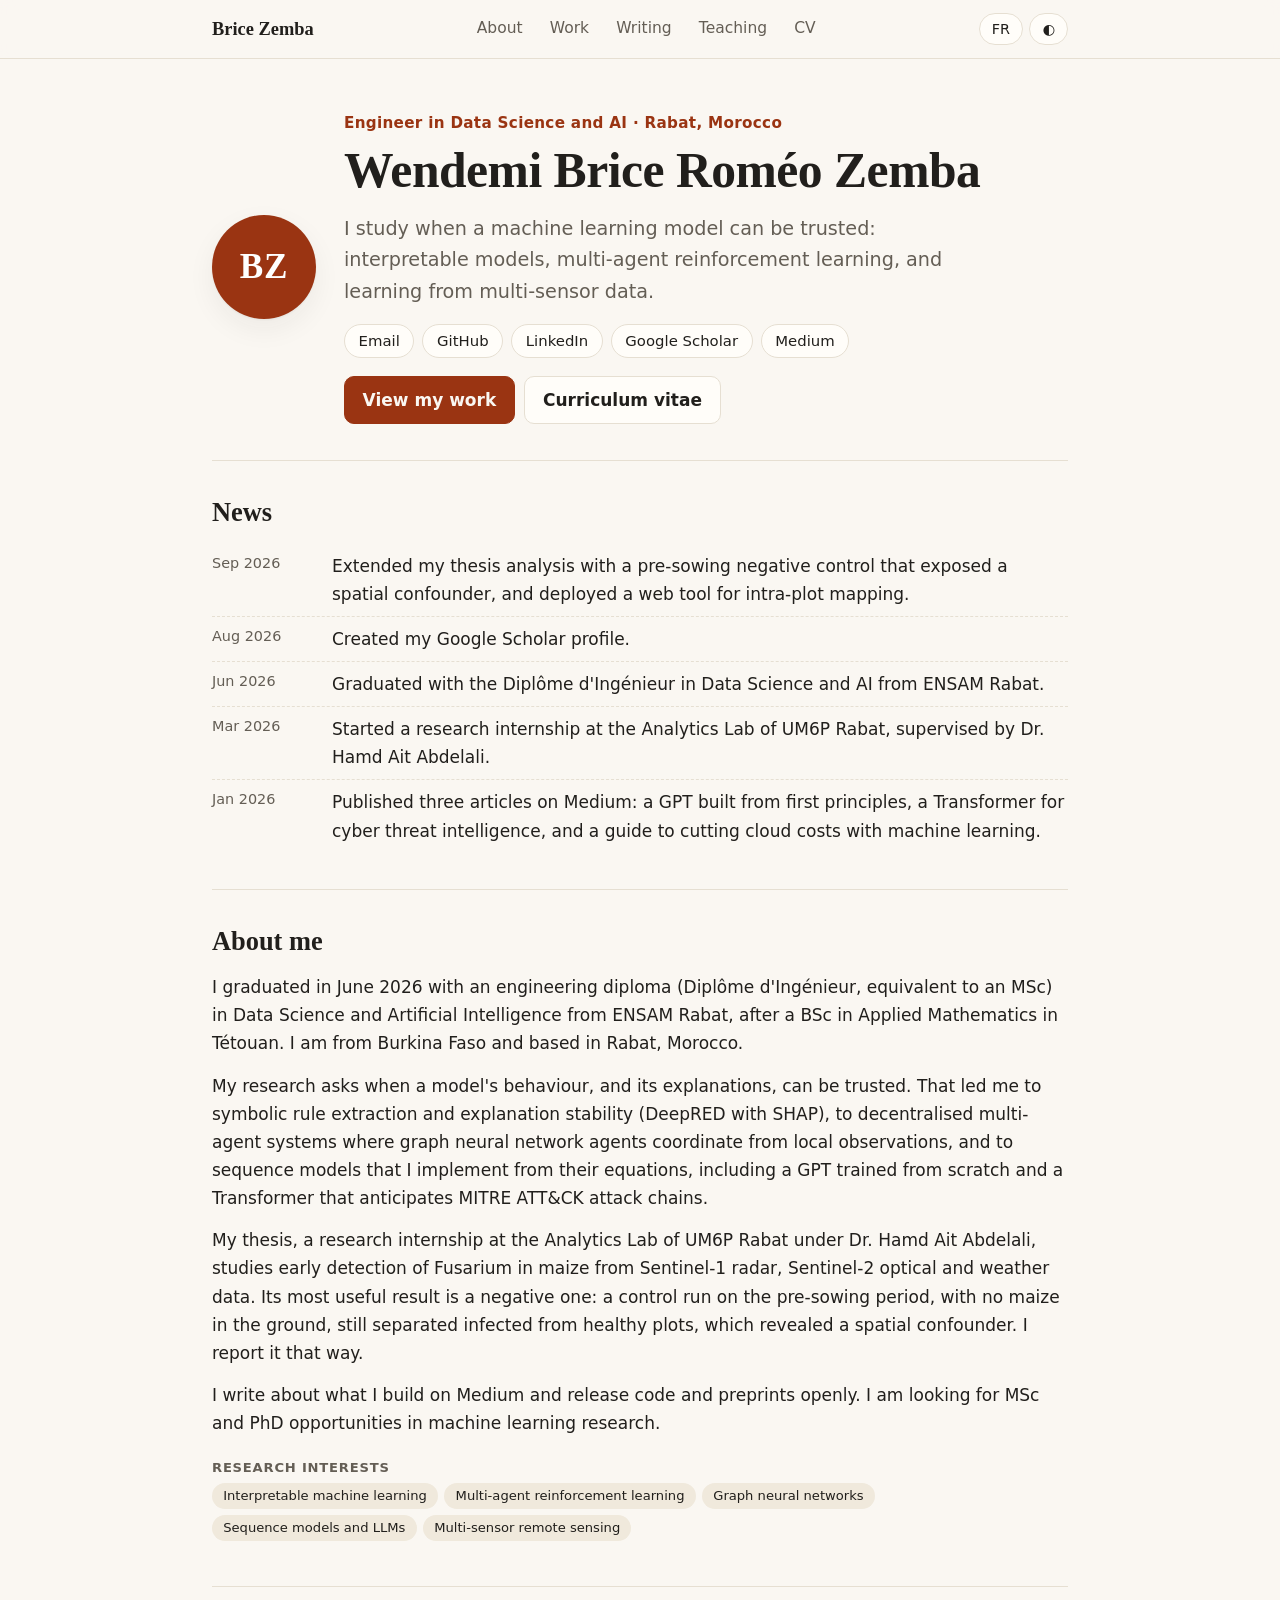
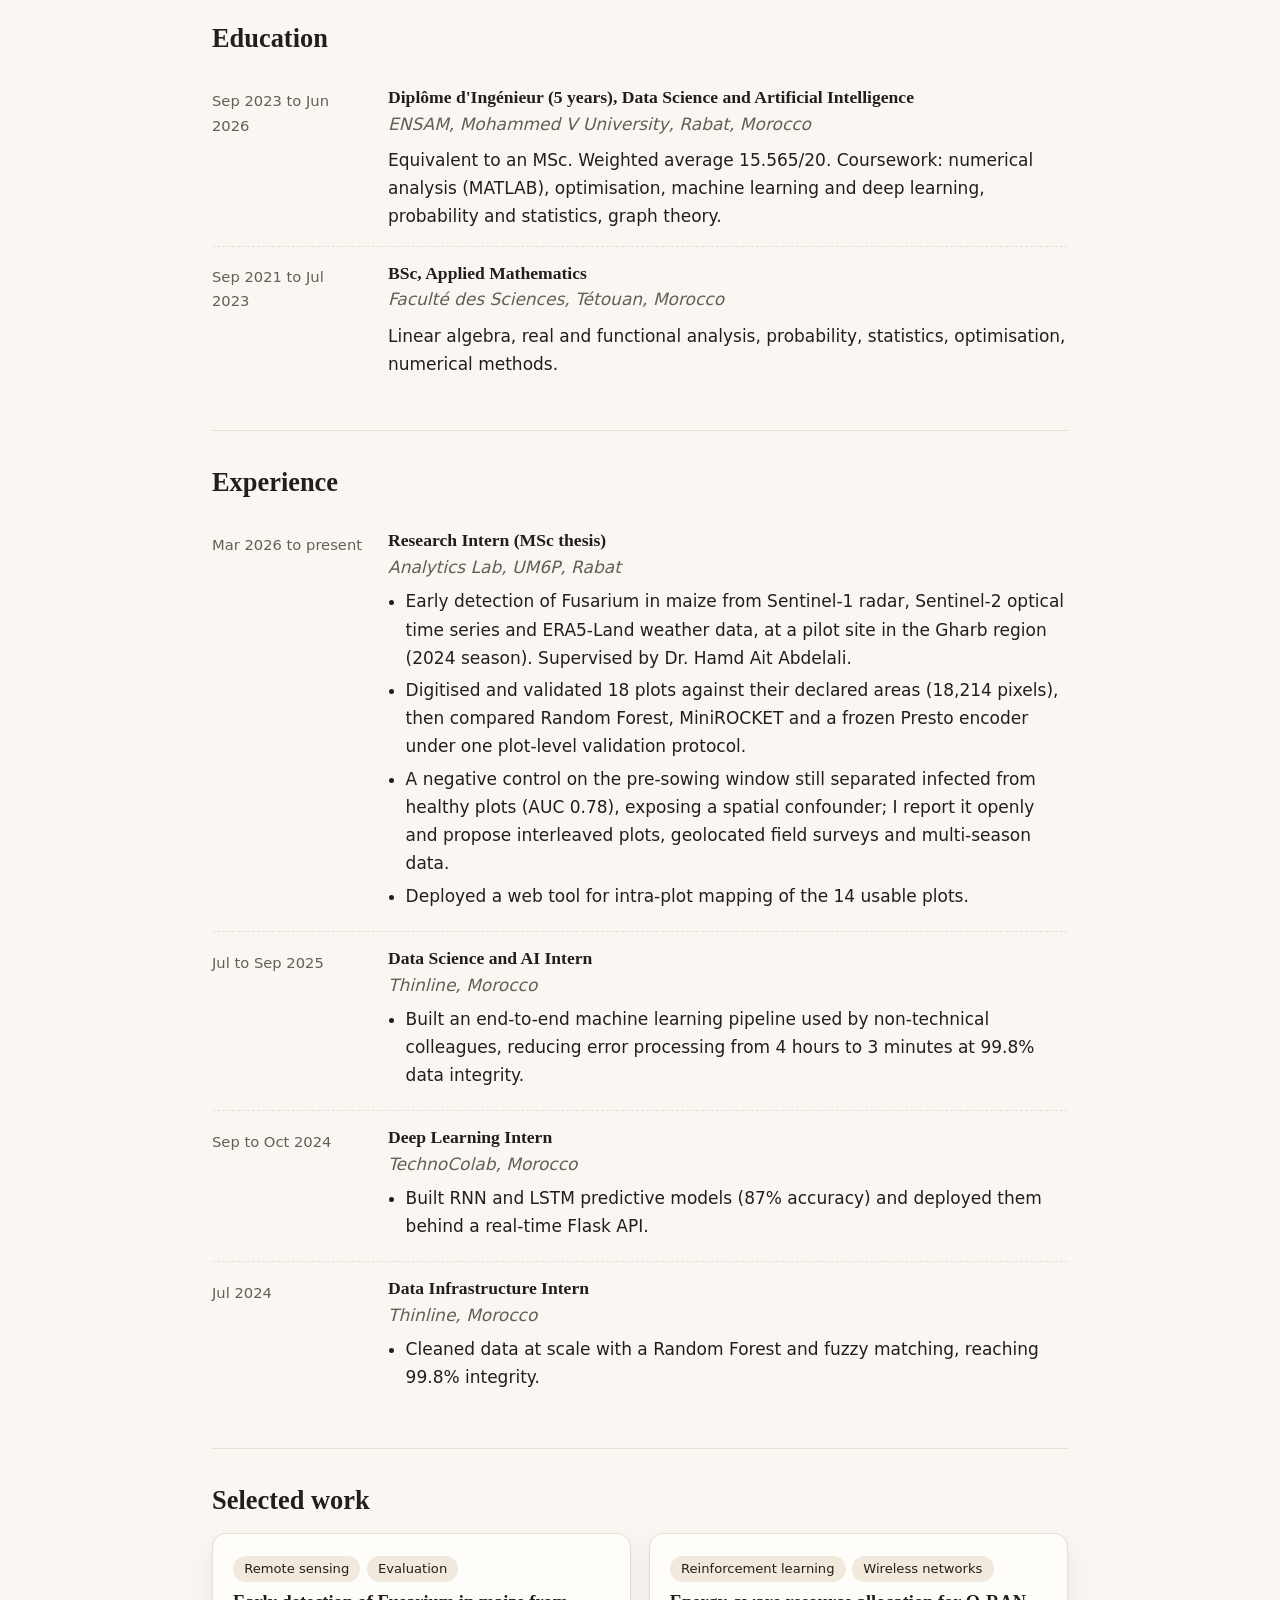
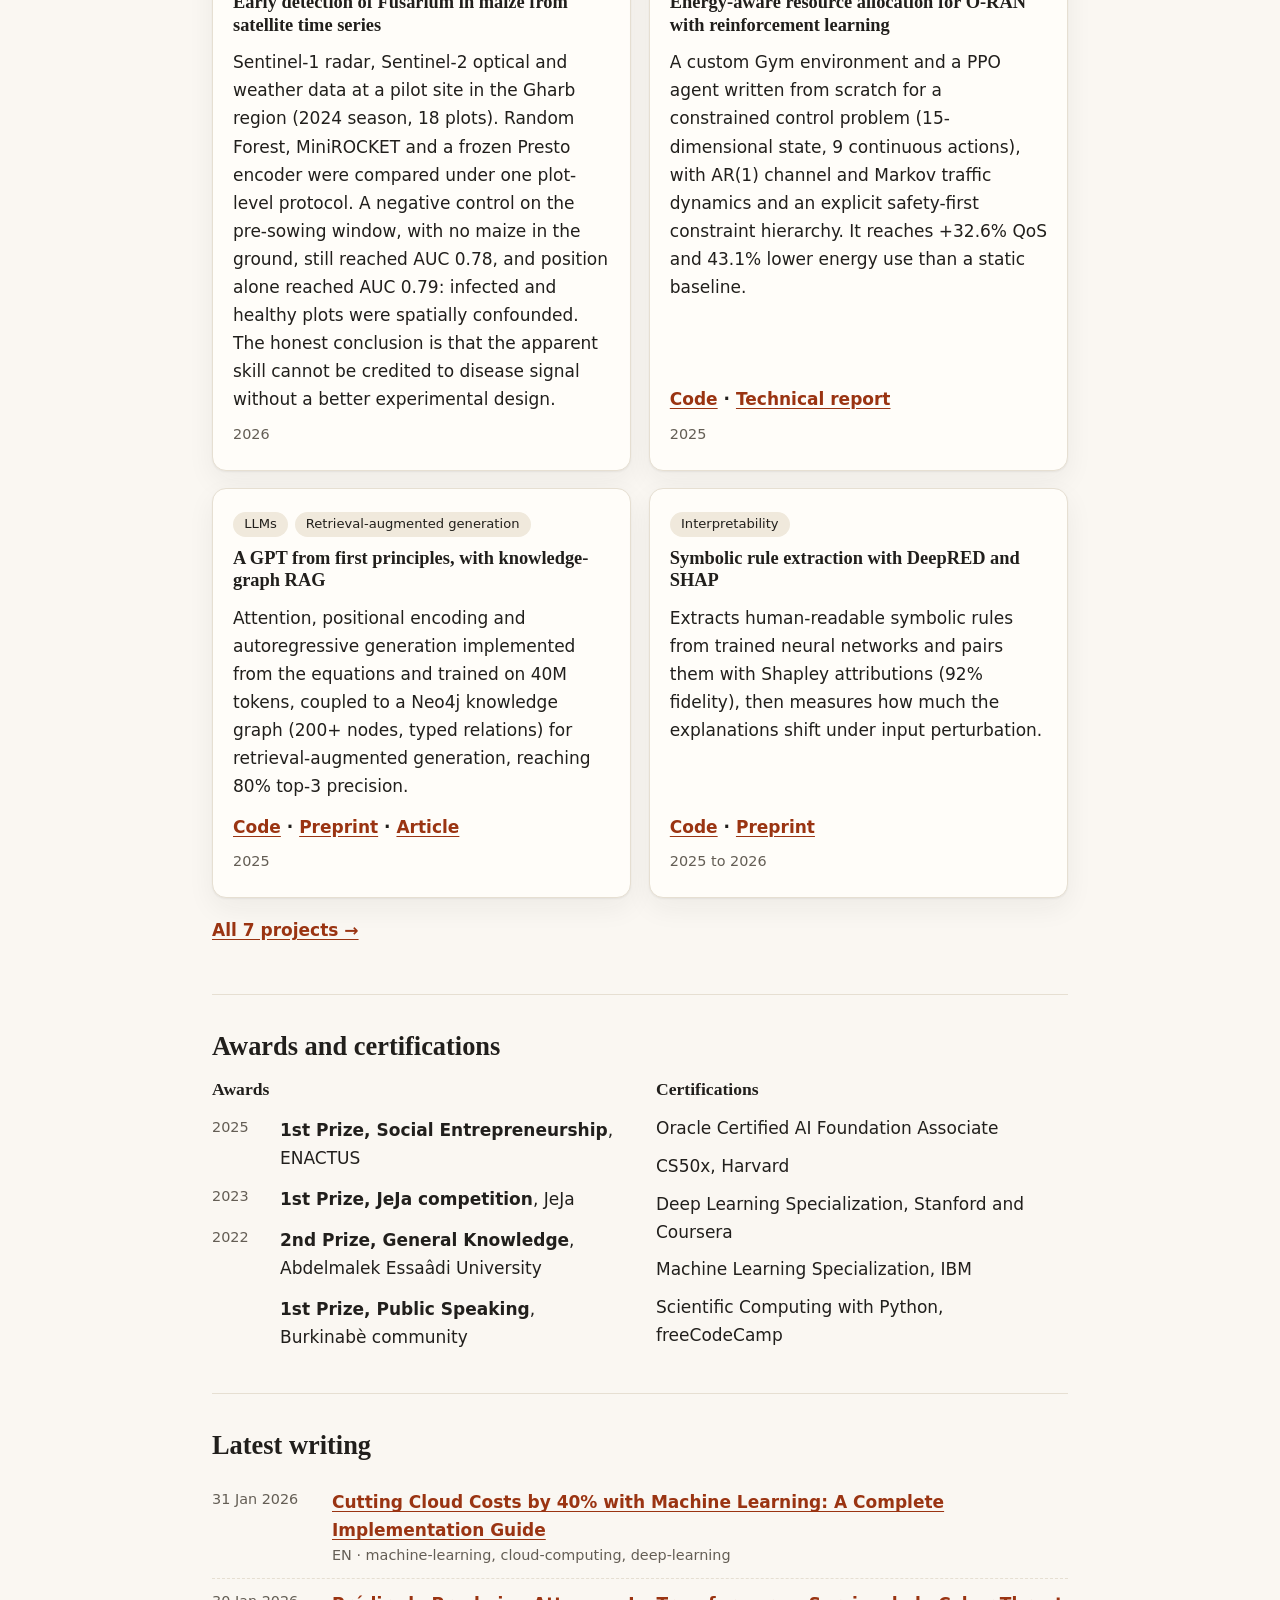
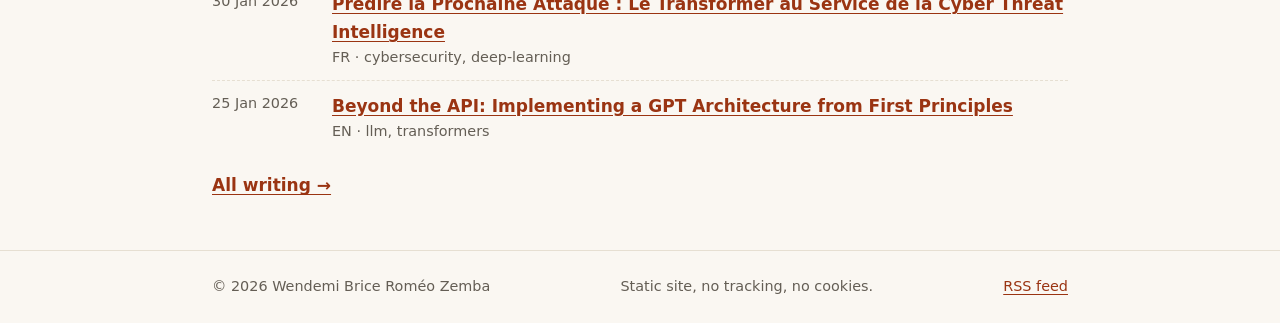
==== index.html @ 13dfedfa "Add personal academic site (EN/FR) with static generator" ====
<!doctype html>
<html lang="en">
<head>
<meta charset="utf-8">
<meta name="viewport" content="width=device-width, initial-scale=1">
<title>Wendemi Brice Roméo Zemba | Machine learning, interpretability, multi-agent RL</title>
<meta name="description" content="Engineer in Data Science and AI based in Rabat. Interpretable machine learning, multi-agent reinforcement learning, and learning from multi-sensor data.">
<link rel="canonical" href="https://bricezemba.github.io/">
<link rel="alternate" hreflang="en" href="https://bricezemba.github.io/">
<link rel="alternate" hreflang="fr" href="https://bricezemba.github.io/fr/">
<link rel="alternate" hreflang="x-default" href="https://bricezemba.github.io/">
<link rel="alternate" type="application/rss+xml" title="Brice Zemba" href="/feed.xml">
<meta property="og:type" content="website">
<meta property="og:title" content="Wendemi Brice Roméo Zemba | Machine learning, interpretability, multi-agent RL">
<meta property="og:description" content="Engineer in Data Science and AI based in Rabat. Interpretable machine learning, multi-agent reinforcement learning, and learning from multi-sensor data.">
<meta property="og:url" content="https://bricezemba.github.io/">
<meta name="twitter:card" content="summary">
<link rel="icon" href="/assets/favicon.svg" type="image/svg+xml">
<script>try{var t=localStorage.getItem("theme");if(t)document.documentElement.setAttribute("data-theme",t)}catch(e){}</script>
<link rel="stylesheet" href="/assets/style.css">
<script type="application/ld+json">{"@context":"https://schema.org","@type":"Person","name":"Wendemi Brice Roméo Zemba","url":"https://bricezemba.github.io/","jobTitle":"Engineer in Data Science and AI","email":"mailto:bricezemba336@gmail.com","alumniOf":[{"@type":"CollegeOrUniversity","name":"ENSAM, Mohammed V University, Rabat"}],"sameAs":["https://github.com/BriceZemba","https://linkedin.com/in/wendemi-brice-romeo-zemba/","https://scholar.google.com/citations?user=OHpJOGkAAAAJ&hl=en","https://medium.com/@bricezemba336"]}</script>
</head>
<body>
<a class="skip" href="#main">Skip to content</a>
<header class="site-header">
  <div class="wrap bar">
    <a class="brand" href="/">Brice Zemba</a>
    <nav aria-label="Main">
      <ul><li><a href="/#about">About</a></li><li><a href="/projects/">Work</a></li><li><a href="/blog/">Writing</a></li><li><a href="/teaching-talks/">Teaching</a></li><li><a href="/cv/">CV</a></li></ul>
    </nav>
    <div class="tools">
      <a class="lang" href="/fr/" hreflang="fr" lang="fr" aria-label="Lire en français">FR</a>
      <button id="theme-toggle" type="button" aria-pressed="false" aria-label="Toggle dark mode"><span aria-hidden="true">&#9680;</span></button>
    </div>
  </div>
</header>
<main id="main" class="wrap">

<section class="hero" aria-labelledby="name">
  <div class="monogram" aria-hidden="true">BZ</div>
  <div>
    <p class="role">Engineer in Data Science and AI · Rabat, Morocco</p>
    <h1 id="name">Wendemi Brice Roméo Zemba</h1>
    <p class="tagline">I study when a machine learning model can be trusted: interpretable models, multi-agent reinforcement learning, and learning from multi-sensor data.</p>
    <ul class="pills"><li><a class="pill" href="mailto:bricezemba336@gmail.com">Email</a></li><li><a class="pill" href="https://github.com/BriceZemba" target="_blank" rel="noopener noreferrer">GitHub</a></li><li><a class="pill" href="https://linkedin.com/in/wendemi-brice-romeo-zemba/" target="_blank" rel="noopener noreferrer">LinkedIn</a></li><li><a class="pill" href="https://scholar.google.com/citations?user=OHpJOGkAAAAJ&amp;hl=en" target="_blank" rel="noopener noreferrer">Google Scholar</a></li><li><a class="pill" href="https://medium.com/@bricezemba336" target="_blank" rel="noopener noreferrer">Medium</a></li></ul>
    <p class="cta">
      <a class="btn primary" href="/projects/">View my work</a>
      <a class="btn" href="/cv/">Curriculum vitae</a>
    </p>
  </div>
</section>

<section id="news" aria-labelledby="h-news">
  <h2 id="h-news">News</h2>
  <ul class="news"><li><time datetime="2026-09">Sep 2026</time><span>Extended my thesis analysis with a pre-sowing negative control that exposed a spatial confounder, and deployed a web tool for intra-plot mapping.</span></li><li><time datetime="2026-08">Aug 2026</time><span>Created my Google Scholar profile.</span></li><li><time datetime="2026-06">Jun 2026</time><span>Graduated with the Diplôme d&#39;Ingénieur in Data Science and AI from ENSAM Rabat.</span></li><li><time datetime="2026-03">Mar 2026</time><span>Started a research internship at the Analytics Lab of UM6P Rabat, supervised by Dr. Hamd Ait Abdelali.</span></li><li><time datetime="2026-01">Jan 2026</time><span>Published three articles on Medium: a GPT built from first principles, a Transformer for cyber threat intelligence, and a guide to cutting cloud costs with machine learning.</span></li></ul>
</section>

<section id="about" aria-labelledby="h-about">
  <h2 id="h-about">About me</h2>
  <p>I graduated in June 2026 with an engineering diploma (Diplôme d&#39;Ingénieur, equivalent to an MSc) in Data Science and Artificial Intelligence from ENSAM Rabat, after a BSc in Applied Mathematics in Tétouan. I am from Burkina Faso and based in Rabat, Morocco.</p>
  <p>My research asks when a model&#39;s behaviour, and its explanations, can be trusted. That led me to symbolic rule extraction and explanation stability (DeepRED with SHAP), to decentralised multi-agent systems where graph neural network agents coordinate from local observations, and to sequence models that I implement from their equations, including a GPT trained from scratch and a Transformer that anticipates MITRE ATT&amp;CK attack chains.</p>
  <p>My thesis, a research internship at the Analytics Lab of UM6P Rabat under Dr. Hamd Ait Abdelali, studies early detection of Fusarium in maize from Sentinel-1 radar, Sentinel-2 optical and weather data. Its most useful result is a negative one: a control run on the pre-sowing period, with no maize in the ground, still separated infected from healthy plots, which revealed a spatial confounder. I report it that way.</p>
  <p>I write about what I build on Medium and release code and preprints openly. I am looking for MSc and PhD opportunities in machine learning research.</p>
  <h3 class="sub">Research interests</h3>
  <ul class="chips"><li>Interpretable machine learning</li><li>Multi-agent reinforcement learning</li><li>Graph neural networks</li><li>Sequence models and LLMs</li><li>Multi-sensor remote sensing</li></ul>
</section>

<section id="education" aria-labelledby="h-edu">
  <h2 id="h-edu">Education</h2>
  <div class="entry">
  <div class="when">Sep 2023 to Jun 2026</div>
  <div>
    <h3>Diplôme d&#39;Ingénieur (5 years), Data Science and Artificial Intelligence</h3>
    <p class="org">ENSAM, Mohammed V University, Rabat, Morocco</p>
    <p>Equivalent to an MSc. Weighted average 15.565/20. Coursework: numerical analysis (MATLAB), optimisation, machine learning and deep learning, probability and statistics, graph theory.</p>
  </div>
</div>
  <div class="entry">
  <div class="when">Sep 2021 to Jul 2023</div>
  <div>
    <h3>BSc, Applied Mathematics</h3>
    <p class="org">Faculté des Sciences, Tétouan, Morocco</p>
    <p>Linear algebra, real and functional analysis, probability, statistics, optimisation, numerical methods.</p>
  </div>
</div>
</section>

<section id="experience" aria-labelledby="h-exp">
  <h2 id="h-exp">Experience</h2>
  <div class="entry">
  <div class="when">Mar 2026 to present</div>
  <div>
    <h3>Research Intern (MSc thesis)</h3>
    <p class="org">Analytics Lab, UM6P, Rabat</p>
    <ul class="bullets"><li>Early detection of Fusarium in maize from Sentinel-1 radar, Sentinel-2 optical time series and ERA5-Land weather data, at a pilot site in the Gharb region (2024 season). Supervised by Dr. Hamd Ait Abdelali.</li><li>Digitised and validated 18 plots against their declared areas (18,214 pixels), then compared Random Forest, MiniROCKET and a frozen Presto encoder under one plot-level validation protocol.</li><li>A negative control on the pre-sowing window still separated infected from healthy plots (AUC 0.78), exposing a spatial confounder; I report it openly and propose interleaved plots, geolocated field surveys and multi-season data.</li><li>Deployed a web tool for intra-plot mapping of the 14 usable plots.</li></ul>
  </div>
</div>
  <div class="entry">
  <div class="when">Jul to Sep 2025</div>
  <div>
    <h3>Data Science and AI Intern</h3>
    <p class="org">Thinline, Morocco</p>
    <ul class="bullets"><li>Built an end-to-end machine learning pipeline used by non-technical colleagues, reducing error processing from 4 hours to 3 minutes at 99.8% data integrity.</li></ul>
  </div>
</div>
  <div class="entry">
  <div class="when">Sep to Oct 2024</div>
  <div>
    <h3>Deep Learning Intern</h3>
    <p class="org">TechnoColab, Morocco</p>
    <ul class="bullets"><li>Built RNN and LSTM predictive models (87% accuracy) and deployed them behind a real-time Flask API.</li></ul>
  </div>
</div>
  <div class="entry">
  <div class="when">Jul 2024</div>
  <div>
    <h3>Data Infrastructure Intern</h3>
    <p class="org">Thinline, Morocco</p>
    <ul class="bullets"><li>Cleaned data at scale with a Random Forest and fuzzy matching, reaching 99.8% integrity.</li></ul>
  </div>
</div>
</section>

<section id="work" aria-labelledby="h-work">
  <h2 id="h-work">Selected work</h2>
  <div class="cards">
    <article class="card">
  <ul class="chips"><li>Remote sensing</li><li>Evaluation</li></ul>
  <h3>Early detection of Fusarium in maize from satellite time series</h3>
  <p>Sentinel-1 radar, Sentinel-2 optical and weather data at a pilot site in the Gharb region (2024 season, 18 plots). Random Forest, MiniROCKET and a frozen Presto encoder were compared under one plot-level protocol. A negative control on the pre-sowing window, with no maize in the ground, still reached AUC 0.78, and position alone reached AUC 0.79: infected and healthy plots were spatially confounded. The honest conclusion is that the apparent skill cannot be credited to disease signal without a better experimental design.</p>
  
  <p class="meta">2026</p>
</article>
    <article class="card">
  <ul class="chips"><li>Reinforcement learning</li><li>Wireless networks</li></ul>
  <h3>Energy-aware resource allocation for O-RAN with reinforcement learning</h3>
  <p>A custom Gym environment and a PPO agent written from scratch for a constrained control problem (15-dimensional state, 9 continuous actions), with AR(1) channel and Markov traffic dynamics and an explicit safety-first constraint hierarchy. It reaches +32.6% QoS and 43.1% lower energy use than a static baseline.</p>
  <p class="links"><a href="https://github.com/BriceZemba/Energy-Aware-Resource-Allocation-for-O-RAN-using-Reinforcement-Learning" target="_blank" rel="noopener noreferrer">Code</a><span aria-hidden="true"> · </span><a href="https://github.com/BriceZemba/Energy-Aware-Resource-Allocation-for-O-RAN-using-Reinforcement-Learning/blob/main/Technical_Report.pdf" target="_blank" rel="noopener noreferrer">Technical report</a></p>
  <p class="meta">2025</p>
</article>
    <article class="card">
  <ul class="chips"><li>LLMs</li><li>Retrieval-augmented generation</li></ul>
  <h3>A GPT from first principles, with knowledge-graph RAG</h3>
  <p>Attention, positional encoding and autoregressive generation implemented from the equations and trained on 40M tokens, coupled to a Neo4j knowledge graph (200+ nodes, typed relations) for retrieval-augmented generation, reaching 80% top-3 precision.</p>
  <p class="links"><a href="https://github.com/BriceZemba/llm-from-scratch" target="_blank" rel="noopener noreferrer">Code</a><span aria-hidden="true"> · </span><a href="https://hal.science/view/index/docid/5481094" target="_blank" rel="noopener noreferrer">Preprint</a><span aria-hidden="true"> · </span><a href="https://medium.com/@bricezemba336/beyond-the-api-implementing-a-gpt-architecture-from-first-principles-e6079962e08d" target="_blank" rel="noopener noreferrer">Article</a></p>
  <p class="meta">2025</p>
</article>
    <article class="card">
  <ul class="chips"><li>Interpretability</li></ul>
  <h3>Symbolic rule extraction with DeepRED and SHAP</h3>
  <p>Extracts human-readable symbolic rules from trained neural networks and pairs them with Shapley attributions (92% fidelity), then measures how much the explanations shift under input perturbation.</p>
  <p class="links"><a href="https://github.com/BriceZemba/interpretable-deep-models" target="_blank" rel="noopener noreferrer">Code</a><span aria-hidden="true"> · </span><a href="https://hal.science/view/index/docid/5495532" target="_blank" rel="noopener noreferrer">Preprint</a></p>
  <p class="meta">2025 to 2026</p>
</article>
  </div>
  <p class="more"><a href="/projects/">All 7 projects &rarr;</a></p>
</section>

<section id="awards" aria-labelledby="h-awards">
  <h2 id="h-awards">Awards and certifications</h2>
  <div class="two">
  <div>
    <h3>Awards</h3>
    <ul class="awards"><li><span class="yr">2025</span><span><strong>1st Prize, Social Entrepreneurship</strong>, ENACTUS</span></li><li><span class="yr">2023</span><span><strong>1st Prize, JeJa competition</strong>, JeJa</span></li><li><span class="yr">2022</span><span><strong>2nd Prize, General Knowledge</strong>, Abdelmalek Essaâdi University</span></li><li><span class="yr"></span><span><strong>1st Prize, Public Speaking</strong>, Burkinabè community</span></li></ul>
  </div>
  <div>
    <h3>Certifications</h3>
    <ul class="plain"><li>Oracle Certified AI Foundation Associate</li><li>CS50x, Harvard</li><li>Deep Learning Specialization, Stanford and Coursera</li><li>Machine Learning Specialization, IBM</li><li>Scientific Computing with Python, freeCodeCamp</li></ul>
  </div>
</div>
</section>

<section id="posts" aria-labelledby="h-posts">
  <h2 id="h-posts">Latest writing</h2>
  <ul class="posts"><li class="post">
  <time datetime="2026-01-31">31 Jan 2026</time>
  <div>
    <a href="https://medium.com/@bricezemba336/cutting-cloud-costs-by-40-with-machine-learning-a-complete-implementation-guide-62f777bad339" target="_blank" rel="noopener noreferrer">Cutting Cloud Costs by 40% with Machine Learning: A Complete Implementation Guide</a>
    <p class="meta">EN · machine-learning, cloud-computing, deep-learning</p>
  </div>
</li><li class="post">
  <time datetime="2026-01-30">30 Jan 2026</time>
  <div>
    <a href="https://medium.com/@bricezemba336/pr%C3%A9dire-la-prochaine-attaque-le-transformer-au-service-de-la-cyber-threat-intelligence-74169aa2ddd7" target="_blank" rel="noopener noreferrer">Prédire la Prochaine Attaque : Le Transformer au Service de la Cyber Threat Intelligence</a>
    <p class="meta">FR · cybersecurity, deep-learning</p>
  </div>
</li><li class="post">
  <time datetime="2026-01-25">25 Jan 2026</time>
  <div>
    <a href="https://medium.com/@bricezemba336/beyond-the-api-implementing-a-gpt-architecture-from-first-principles-e6079962e08d" target="_blank" rel="noopener noreferrer">Beyond the API: Implementing a GPT Architecture from First Principles</a>
    <p class="meta">EN · llm, transformers</p>
  </div>
</li></ul>
  <p class="more"><a href="/blog/">All writing &rarr;</a></p>
</section>
</main>
<footer class="site-footer">
  <div class="wrap foot">
    <span>&copy; 2026 Wendemi Brice Roméo Zemba</span>
    <span>Static site, no tracking, no cookies.</span>
    <span><a href="/feed.xml">RSS feed</a></span>
  </div>
</footer>
<script src="/assets/main.js" defer></script>
</body>
</html>
---- assets/style.css ----
:root{
  --serif:"Iowan Old Style","Palatino Linotype",Palatino,Georgia,"Times New Roman",serif;
  --sans:system-ui,-apple-system,"Segoe UI",Roboto,"Helvetica Neue",Arial,sans-serif;
  --bg:#faf7f2;--surface:#fffdf9;--ink:#211f1c;--muted:#645e55;--line:#e6dfd2;
  --accent:#9a3412;--chip:#f0e9dc;--mono-bg:#9a3412;--mono-ink:#fff;--focus:#1d4ed8;
  --shadow:0 1px 2px rgba(33,31,28,.06),0 10px 28px rgba(33,31,28,.06);
  --radius:14px;color-scheme:light;
}
:root[data-theme="dark"]{
  --bg:#16140f;--surface:#1e1b15;--ink:#ece7dd;--muted:#b0a89a;--line:#2f2a21;
  --accent:#f4a261;--chip:#2a251c;--mono-bg:#c2410c;--mono-ink:#fff;--focus:#93c5fd;
  --shadow:0 1px 2px rgba(0,0,0,.4),0 10px 28px rgba(0,0,0,.35);color-scheme:dark;
}
@media (prefers-color-scheme:dark){
  :root:not([data-theme="light"]){
    --bg:#16140f;--surface:#1e1b15;--ink:#ece7dd;--muted:#b0a89a;--line:#2f2a21;
    --accent:#f4a261;--chip:#2a251c;--mono-bg:#c2410c;--mono-ink:#fff;--focus:#93c5fd;
    --shadow:0 1px 2px rgba(0,0,0,.4),0 10px 28px rgba(0,0,0,.35);color-scheme:dark;
  }
}
*{box-sizing:border-box}
html{scroll-behavior:smooth;-webkit-text-size-adjust:100%}
@media (prefers-reduced-motion:reduce){html{scroll-behavior:auto}}
body{margin:0;background:var(--bg);color:var(--ink);font:1.0625rem/1.65 var(--sans)}
.wrap{max-width:56rem;margin:0 auto;padding:0 1.25rem}
a{color:var(--accent);text-underline-offset:.18em}
a:hover{text-decoration-thickness:2px}
:focus-visible{outline:3px solid var(--focus);outline-offset:2px;border-radius:4px}
.skip{position:absolute;left:-999px;top:0;background:var(--ink);color:var(--bg);padding:.6rem 1rem;z-index:100}
.skip:focus{left:1rem;top:1rem}
h1,h2,h3{font-family:var(--serif);line-height:1.2;margin:0 0 .5rem}
h1{font-size:clamp(2rem,5.5vw,3.1rem);letter-spacing:-.01em}
h2{font-size:1.65rem;margin-bottom:1rem}
h3{font-size:1.1rem}
p{margin:.5rem 0 .9rem}
.meta{color:var(--muted);font-size:.9rem;margin:.25rem 0 0}

.site-header{position:sticky;top:0;z-index:20;background:var(--bg);border-bottom:1px solid var(--line)}
@supports (background:color-mix(in srgb,red,blue)){
  .site-header{background:color-mix(in srgb,var(--bg) 90%,transparent);backdrop-filter:blur(8px)}
}
.bar{display:flex;align-items:center;justify-content:space-between;gap:.75rem 1.25rem;flex-wrap:wrap;padding-top:.65rem;padding-bottom:.65rem}
.brand{font-family:var(--serif);font-weight:700;font-size:1.15rem;color:var(--ink);text-decoration:none}
nav ul{display:flex;flex-wrap:wrap;gap:.2rem;list-style:none;margin:0;padding:0}
nav a{display:block;padding:.35rem .75rem;border-radius:999px;color:var(--muted);text-decoration:none;font-size:.97rem}
nav a:hover{color:var(--ink);background:var(--chip)}
nav a[aria-current="page"]{color:var(--ink);background:var(--chip);font-weight:600}
.tools{display:flex;align-items:center;gap:.4rem}
.lang,#theme-toggle{border:1px solid var(--line);background:var(--surface);color:var(--ink);border-radius:999px;padding:.3rem .75rem;font:inherit;font-size:.9rem;text-decoration:none;cursor:pointer;line-height:1.4}
.lang:hover,#theme-toggle:hover{border-color:var(--accent)}

main{padding-bottom:3rem}
section{padding:2.25rem 0;border-top:1px solid var(--line)}
section:first-child{border-top:0}

.hero{display:grid;grid-template-columns:auto 1fr;gap:1.75rem;align-items:center;padding:3.25rem 0 2.25rem}
.monogram{width:104px;height:104px;border-radius:50%;background:var(--mono-bg);color:var(--mono-ink);display:grid;place-items:center;font:700 2.2rem var(--serif);letter-spacing:.02em;box-shadow:var(--shadow)}
.role{margin:0 0 .35rem;color:var(--accent);font-weight:600;font-size:.95rem;letter-spacing:.02em}
.tagline{font-size:1.2rem;color:var(--muted);max-width:40rem;margin:.75rem 0 1rem}
.pills{display:flex;flex-wrap:wrap;gap:.5rem;list-style:none;margin:0 0 1.1rem;padding:0}
.pill{display:inline-block;border:1px solid var(--line);border-radius:999px;padding:.25rem .85rem;background:var(--surface);color:var(--ink);text-decoration:none;font-size:.93rem}
.pill:hover{border-color:var(--accent);color:var(--accent)}
.cta{display:flex;gap:.6rem;flex-wrap:wrap;margin:0}
.btn{display:inline-block;padding:.55rem 1.1rem;border-radius:10px;border:1px solid var(--line);background:var(--surface);color:var(--ink);text-decoration:none;font:inherit;font-weight:600;cursor:pointer}
.btn:hover{border-color:var(--accent)}
.btn.primary{background:var(--accent);border-color:var(--accent);color:var(--bg)}
.btn.primary:hover{filter:brightness(1.08)}

.news,.posts,.plain,.awards,.bullets{margin:0;padding:0;list-style:none}
.news li{display:grid;grid-template-columns:6.5rem 1fr;gap:1rem;padding:.5rem 0}
.news li+li,.posts li+li{border-top:1px dashed var(--line)}
time,.yr{color:var(--muted);font-size:.9rem;font-variant-numeric:tabular-nums}
.post{display:grid;grid-template-columns:6.5rem 1fr;gap:1rem;padding:.65rem 0}
.post p{margin:0}
.post a{font-weight:600}
.sub{margin-top:1.4rem;font-size:1rem;color:var(--muted);font-family:var(--sans);text-transform:uppercase;letter-spacing:.06em;font-size:.82rem}
.chips{display:flex;flex-wrap:wrap;gap:.4rem;list-style:none;margin:.25rem 0 .6rem;padding:0}
.chips li{background:var(--chip);border-radius:999px;padding:.12rem .7rem;font-size:.82rem;color:var(--ink)}

.entry{display:grid;grid-template-columns:9.5rem 1fr;gap:.25rem 1.5rem;padding:1rem 0}
.entry+.entry{border-top:1px dashed var(--line)}
.when{color:var(--muted);font-size:.92rem;padding-top:.15rem}
.entry h3{margin:0}
.org{margin:.1rem 0 .4rem;color:var(--muted);font-style:italic}
.bullets{padding-left:1.1rem;list-style:disc}
.bullets li{margin:.3rem 0}
.entry p:last-child{margin-bottom:0}

.cards{display:grid;grid-template-columns:repeat(auto-fit,minmax(min(100%,22rem),1fr));gap:1.1rem}
.cards.one{grid-template-columns:1fr}
.card{background:var(--surface);border:1px solid var(--line);border-radius:var(--radius);padding:1.15rem 1.25rem;box-shadow:var(--shadow);display:flex;flex-direction:column}
.card h3{font-size:1.15rem}
.card p{margin:.3rem 0}
.card .links{margin-top:auto;padding-top:.5rem;font-weight:600}
.more{margin-top:1.1rem;font-weight:600}
.two{display:grid;grid-template-columns:1fr 1fr;gap:2rem}
.two h3{margin-bottom:.6rem}
.awards li{display:grid;grid-template-columns:3.5rem 1fr;gap:.75rem;padding:.4rem 0}
.plain li{padding:.3rem 0}
.skills li{padding:.35rem 0}

.page-head{padding:2.75rem 0 1.5rem}
.lede{font-size:1.15rem;color:var(--muted);max-width:42rem}
.cv-head{display:flex;justify-content:space-between;gap:1rem;flex-wrap:wrap;align-items:flex-start}
.site-footer{border-top:1px solid var(--line);padding:1.5rem 0;color:var(--muted);font-size:.9rem}
.foot{display:flex;justify-content:space-between;gap:.5rem 1.5rem;flex-wrap:wrap}

@media (max-width:680px){
  .hero{grid-template-columns:1fr;gap:1rem;padding-top:2rem}
  .monogram{width:80px;height:80px;font-size:1.7rem}
  .entry,.news li,.post{grid-template-columns:1fr;gap:.1rem}
  .two{grid-template-columns:1fr;gap:1.25rem}
  .bar{justify-content:flex-start}
  .site-header{position:static}
}
@media print{
  :root,:root[data-theme="dark"]{--bg:#fff;--surface:#fff;--ink:#000;--muted:#333;--line:#bbb;--accent:#000;--chip:#eee;color-scheme:light}
  body{font-size:10.5pt;line-height:1.45}
  .site-header,.site-footer,.skip,.noprint,.cta{display:none!important}
  .wrap{max-width:none;padding:0}
  section{padding:.9rem 0;break-inside:avoid-page}
  .entry,.card{break-inside:avoid}
  .card{box-shadow:none}
  a{color:#000;text-decoration:none}
}
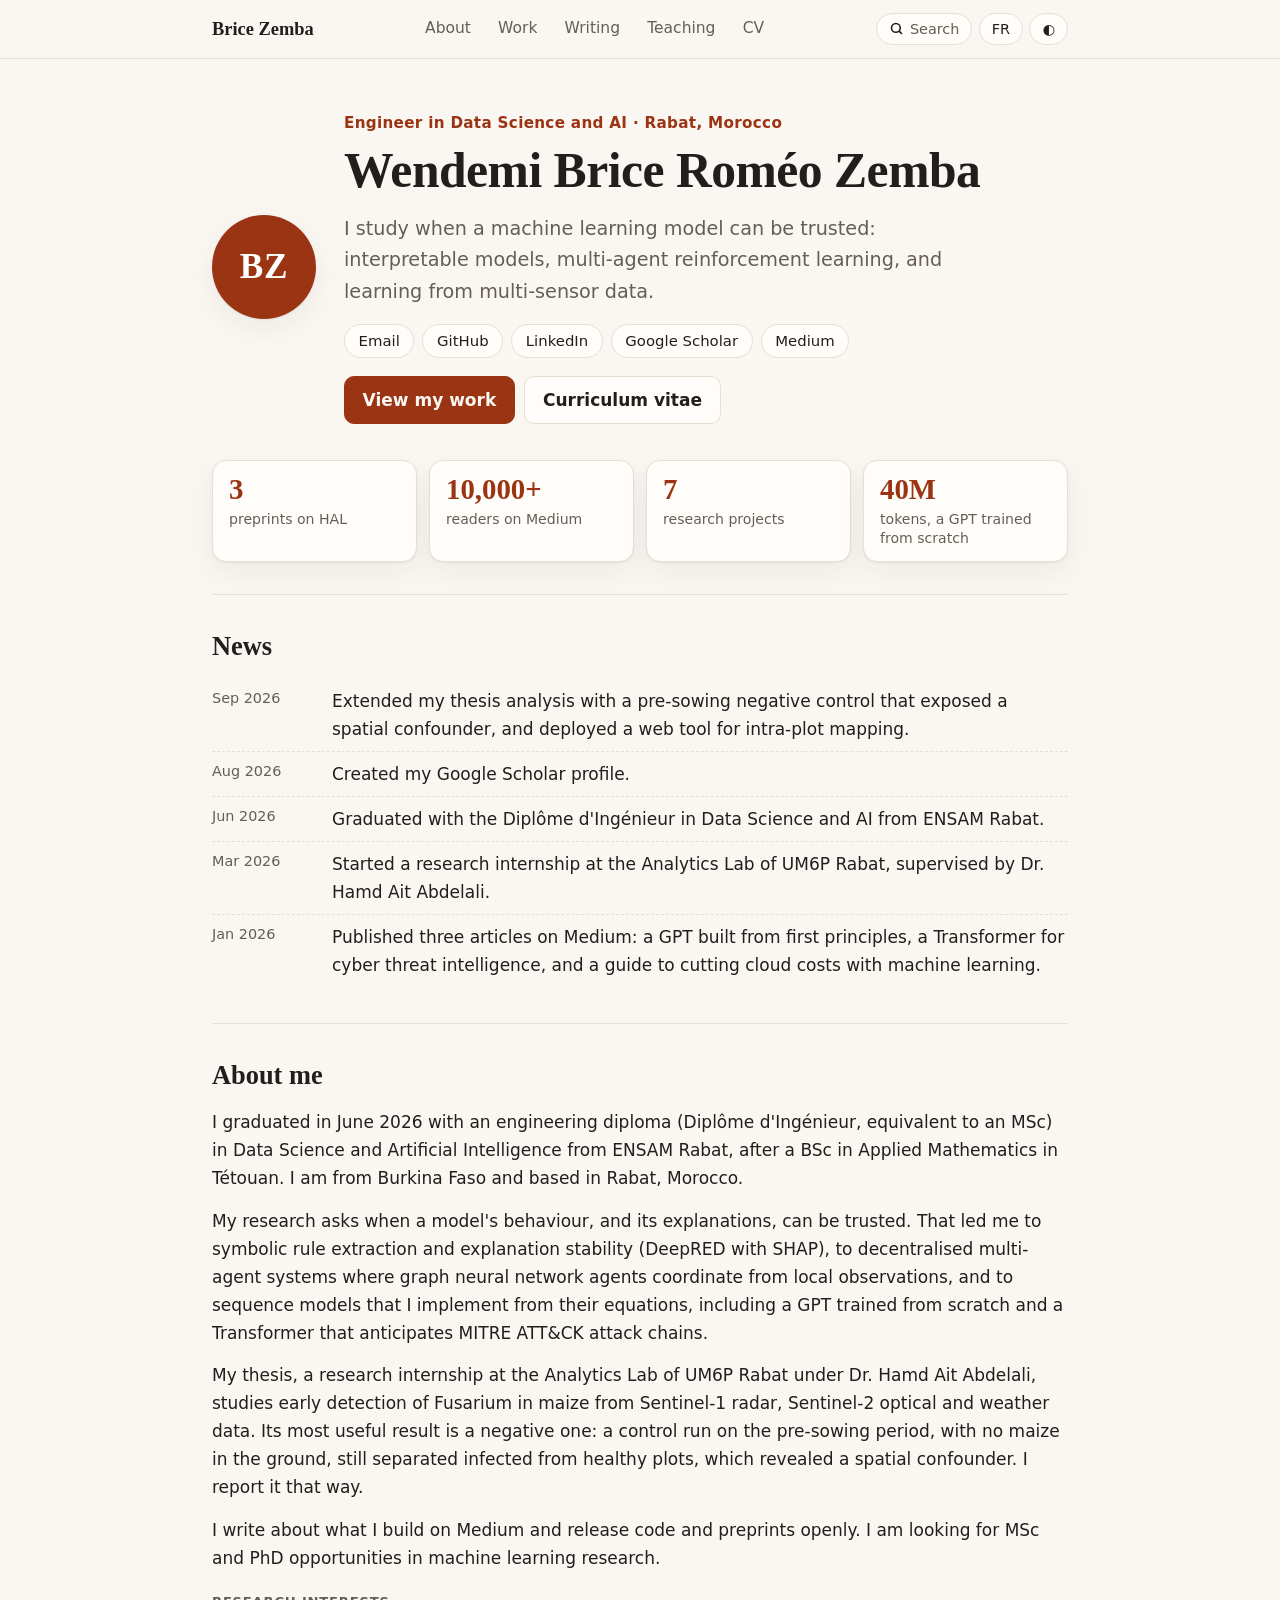
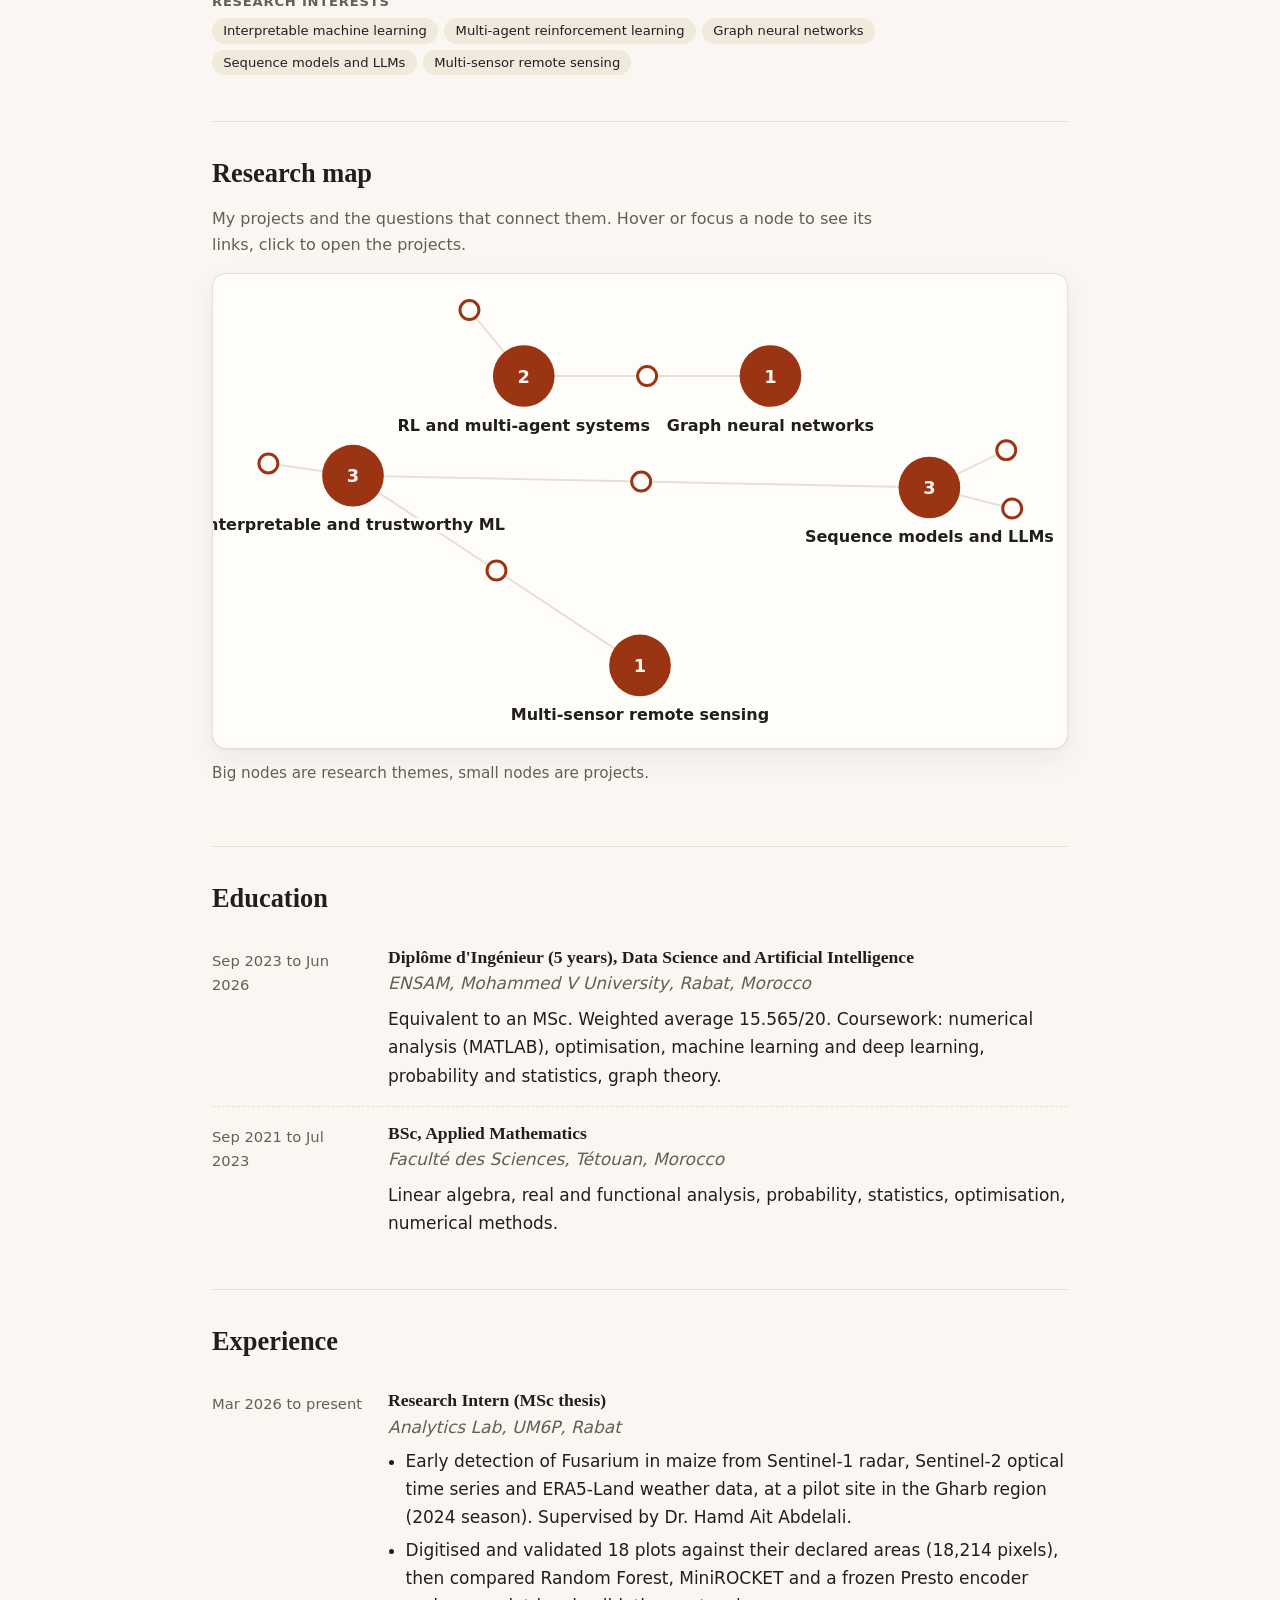
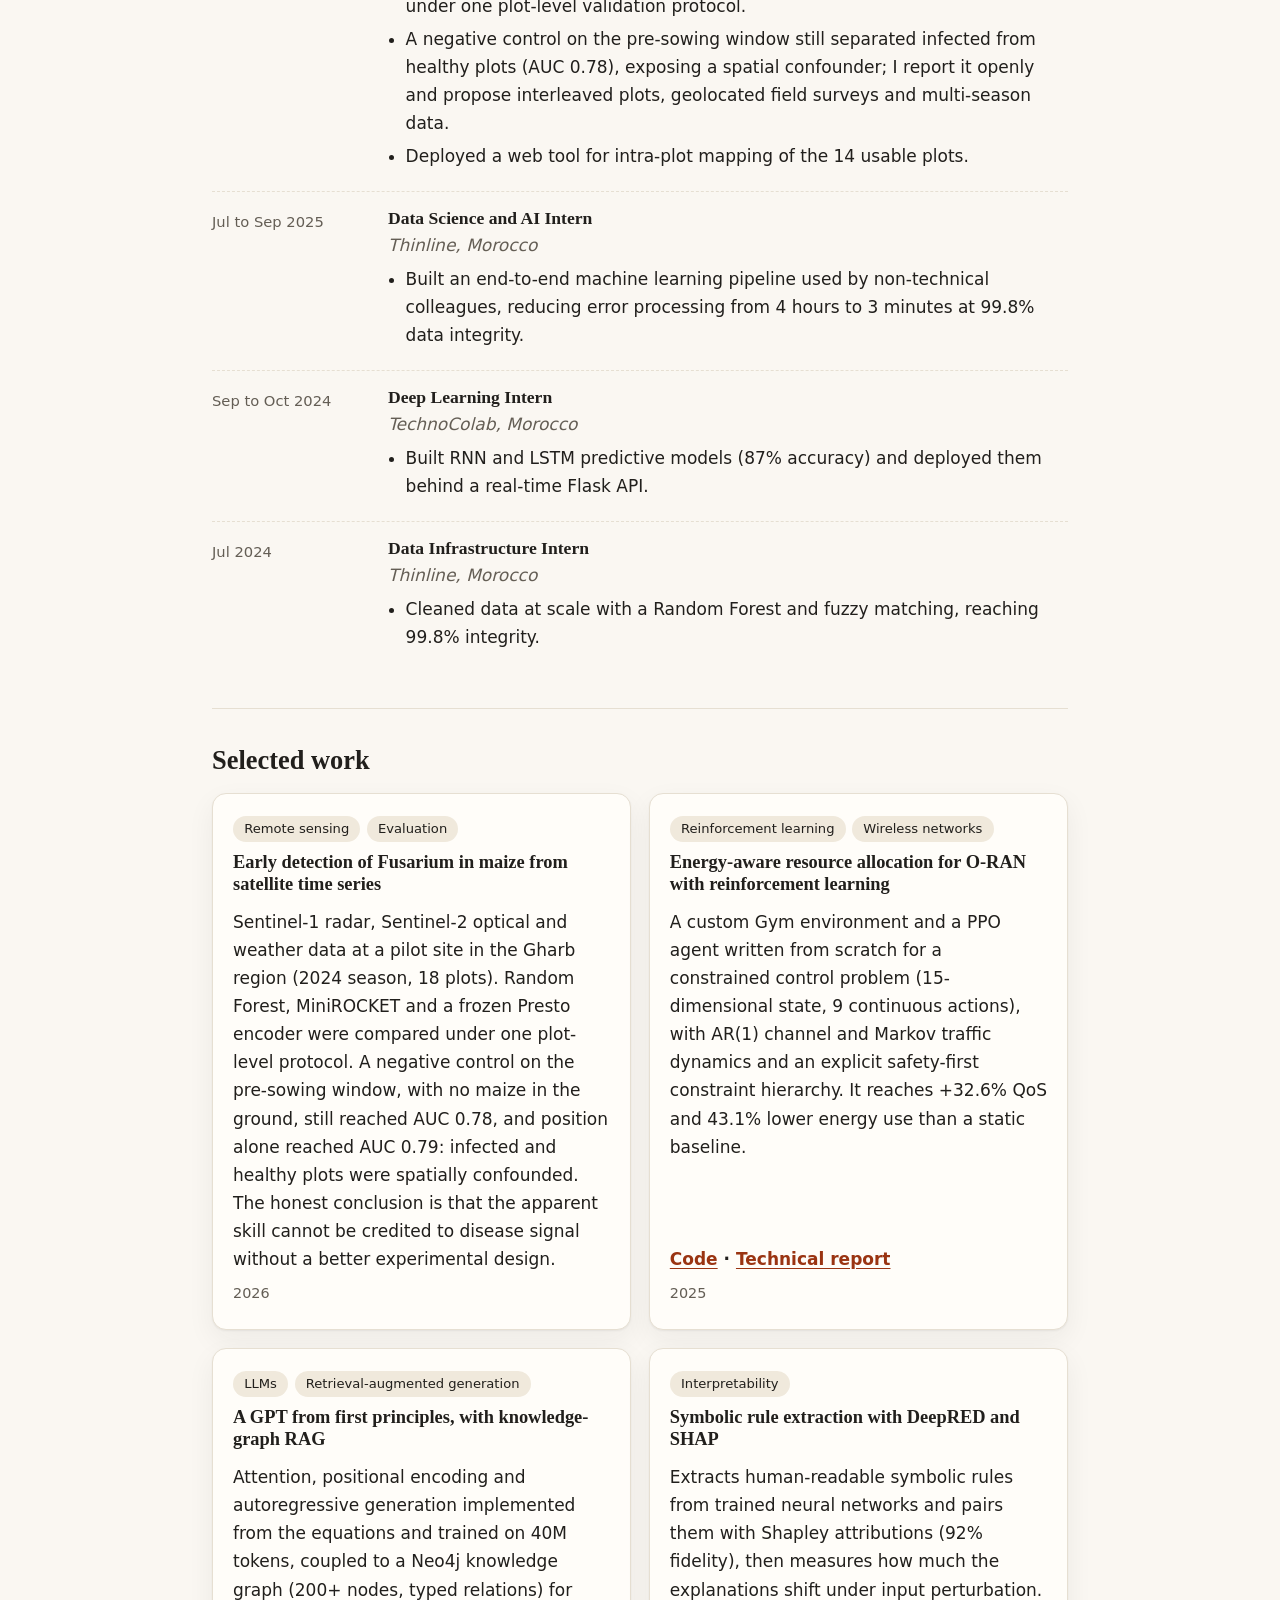
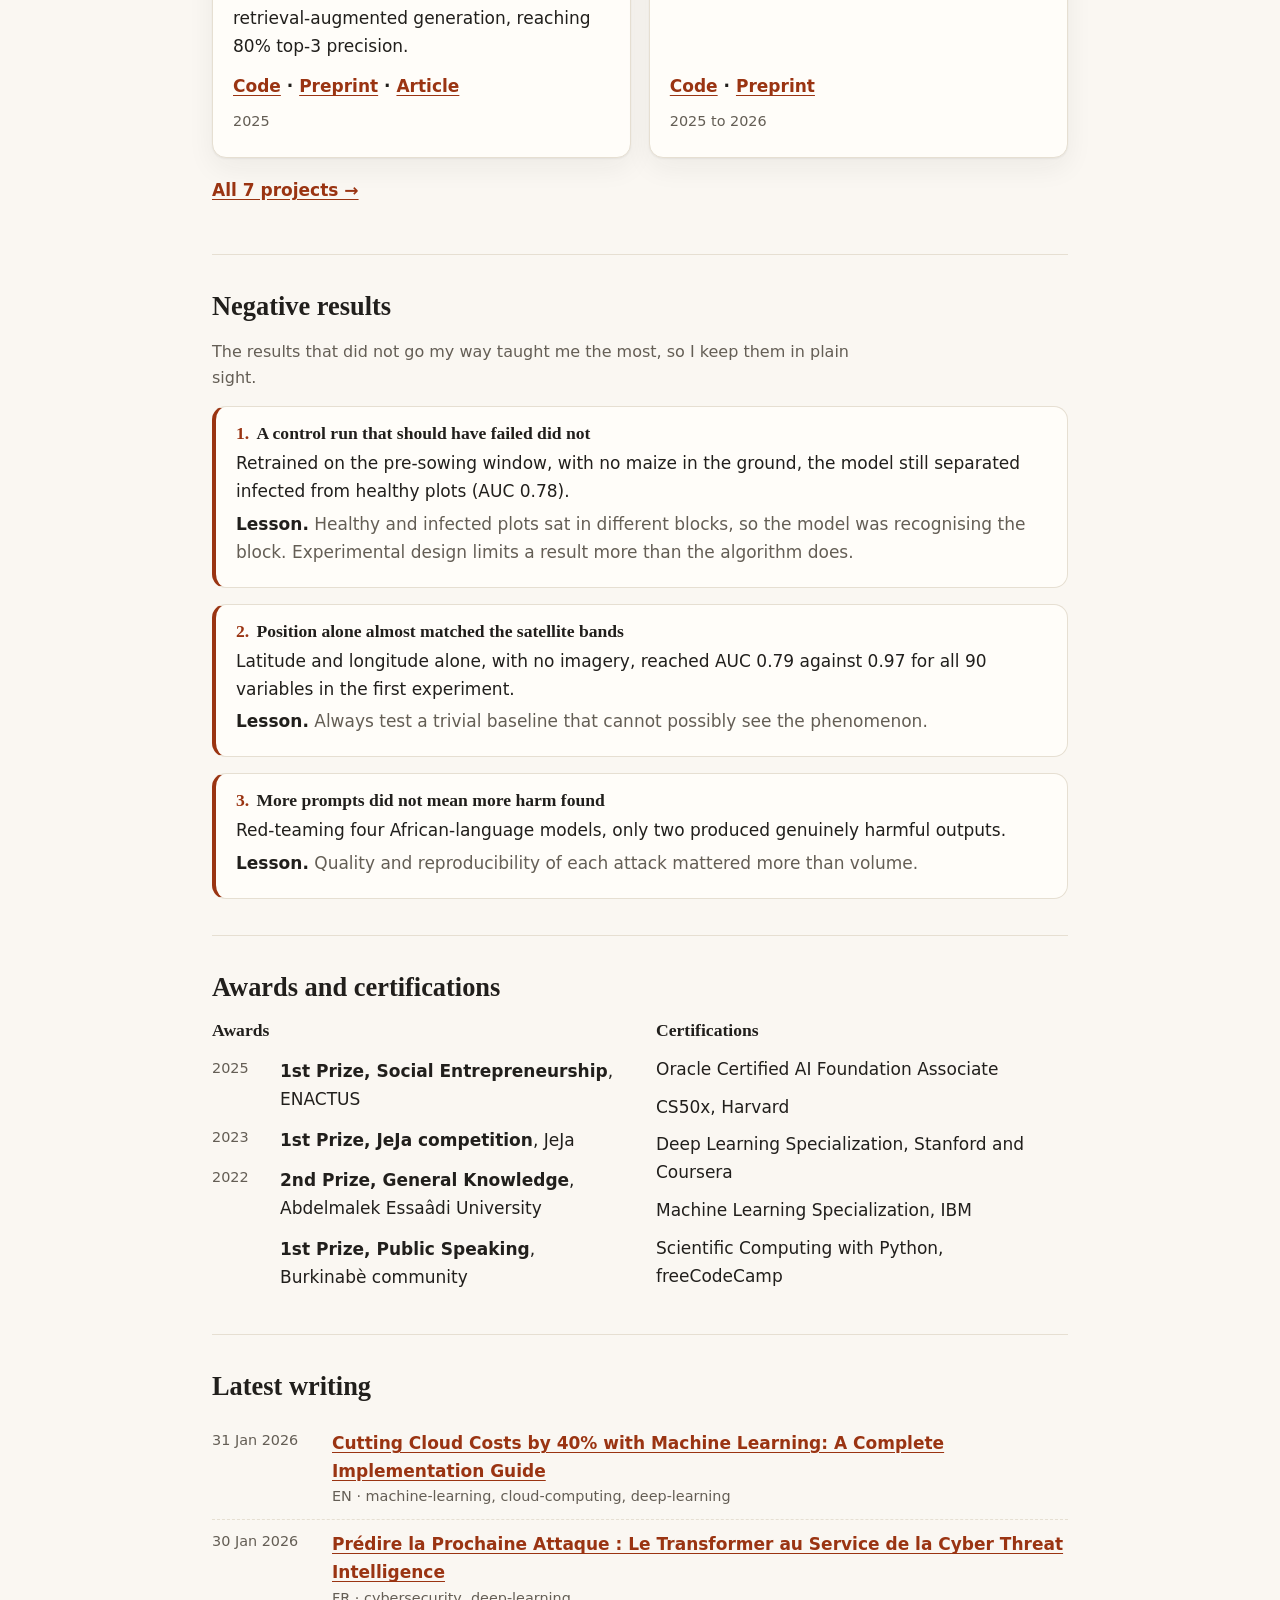
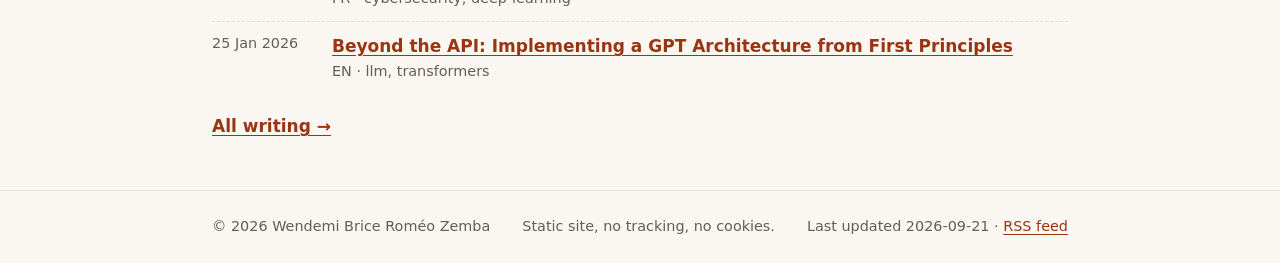
==== commit 2240453e: "Add research map, project filters, command palette, negative results, key numbers and a profile phot" ====
--- a/index.html
+++ b/index.html
@@ -29,6 +29,7 @@
       <ul><li><a href="/#about">About</a></li><li><a href="/projects/">Work</a></li><li><a href="/blog/">Writing</a></li><li><a href="/teaching-talks/">Teaching</a></li><li><a href="/cv/">CV</a></li></ul>
     </nav>
     <div class="tools">
+      <button id="palette-open" class="lang" type="button" hidden aria-label="Search (Ctrl+K)"><svg width="15" height="15" viewBox="0 0 24 24" fill="none" stroke="currentColor" stroke-width="2.6" stroke-linecap="round" aria-hidden="true"><circle cx="11" cy="11" r="7"/><path d="M20 20l-3.5-3.5"/></svg><span class="k">Search</span></button>
       <a class="lang" href="/fr/" hreflang="fr" lang="fr" aria-label="Lire en français">FR</a>
       <button id="theme-toggle" type="button" aria-pressed="false" aria-label="Toggle dark mode"><span aria-hidden="true">&#9680;</span></button>
     </div>
@@ -37,7 +38,7 @@
 <main id="main" class="wrap">
 
 <section class="hero" aria-labelledby="name">
-  <div class="monogram" aria-hidden="true">BZ</div>
+  <div class="hero-visual" data-photo-probe="jpg,png,webp" data-alt="Portrait of Wendemi Brice Roméo Zemba"><div class="monogram" id="monogram" aria-hidden="true">BZ</div></div>
   <div>
     <p class="role">Engineer in Data Science and AI · Rabat, Morocco</p>
     <h1 id="name">Wendemi Brice Roméo Zemba</h1>
@@ -50,6 +51,8 @@
   </div>
 </section>
 
+<section class="stats" aria-label="Key numbers"><ul><li><strong data-count="3" data-suffix="" data-locale="en">3</strong><span>preprints on HAL</span></li><li><strong data-count="10000" data-suffix="+" data-locale="en">10,000+</strong><span>readers on Medium</span></li><li><strong data-count="7" data-suffix="" data-locale="en">7</strong><span>research projects</span></li><li><strong data-count="40" data-suffix="M" data-locale="en">40M</strong><span>tokens, a GPT trained from scratch</span></li></ul></section>
+
 <section id="news" aria-labelledby="h-news">
   <h2 id="h-news">News</h2>
   <ul class="news"><li><time datetime="2026-09">Sep 2026</time><span>Extended my thesis analysis with a pre-sowing negative control that exposed a spatial confounder, and deployed a web tool for intra-plot mapping.</span></li><li><time datetime="2026-08">Aug 2026</time><span>Created my Google Scholar profile.</span></li><li><time datetime="2026-06">Jun 2026</time><span>Graduated with the Diplôme d&#39;Ingénieur in Data Science and AI from ENSAM Rabat.</span></li><li><time datetime="2026-03">Mar 2026</time><span>Started a research internship at the Analytics Lab of UM6P Rabat, supervised by Dr. Hamd Ait Abdelali.</span></li><li><time datetime="2026-01">Jan 2026</time><span>Published three articles on Medium: a GPT built from first principles, a Transformer for cyber threat intelligence, and a guide to cutting cloud costs with machine learning.</span></li></ul>
@@ -65,6 +68,85 @@
   <ul class="chips"><li>Interpretable machine learning</li><li>Multi-agent reinforcement learning</li><li>Graph neural networks</li><li>Sequence models and LLMs</li><li>Multi-sensor remote sensing</li></ul>
 </section>
 
+<section id="map" aria-labelledby="h-map">
+  <h2 id="h-map">Research map</h2>
+  <p class="lede small">My projects and the questions that connect them. Hover or focus a node to see its links, click to open the projects.</p>
+  <div class="map-wrap">
+    <svg class="graph" viewBox="0 0 720 400" role="group" aria-label="Graph of research themes and projects">
+      <g class="edges">
+      <line class="edge" data-p="thesis-fusarium" data-t="rs" x1="239.0" y1="250.0" x2="360" y2="330"/>
+      <line class="edge" data-p="thesis-fusarium" data-t="trust" x1="239.0" y1="250.0" x2="118" y2="170"/>
+      <line class="edge" data-p="oran-rl" data-t="rl" x1="216.2" y1="30.4" x2="262" y2="86"/>
+      <line class="edge" data-p="gnn-agents" data-t="rl" x1="366.0" y1="86.0" x2="262" y2="86"/>
+      <line class="edge" data-p="gnn-agents" data-t="gnn" x1="366.0" y1="86.0" x2="470" y2="86"/>
+      <line class="edge" data-p="gpt-scratch" data-t="seq" x1="668.8" y1="148.5" x2="604" y2="180"/>
+      <line class="edge" data-p="deepred-shap" data-t="trust" x1="46.7" y1="159.7" x2="118" y2="170"/>
+      <line class="edge" data-p="attack-chains" data-t="seq" x1="673.8" y1="197.7" x2="604" y2="180"/>
+      <line class="edge" data-p="zindi-redteam" data-t="trust" x1="361.0" y1="175.0" x2="118" y2="170"/>
+      <line class="edge" data-p="zindi-redteam" data-t="seq" x1="361.0" y1="175.0" x2="604" y2="180"/>
+      </g>
+      <g class="themes">
+      <a class="node theme" href="/projects/#trust" data-t="trust" data-cap="Interpretable and trustworthy ML: When can a model, or its explanation, be trusted? Rule extraction, explanation stability, negative controls, red-teaming. (3 projects)" aria-label="Interpretable and trustworthy ML, 3 projects">
+        <circle cx="118" cy="170" r="26"/>
+        <text class="tcount" x="118" y="170">3</text>
+        <text class="tlabel" x="118" y="216">Interpretable and trustworthy ML</text>
+      </a>
+      <a class="node theme" href="/projects/#rl" data-t="rl" data-cap="RL and multi-agent systems: Sequential decisions under constraints, from a PPO agent built from scratch to agents that coordinate without a central controller. (2 projects)" aria-label="RL and multi-agent systems, 2 projects">
+        <circle cx="262" cy="86" r="26"/>
+        <text class="tcount" x="262" y="86">2</text>
+        <text class="tlabel" x="262" y="132">RL and multi-agent systems</text>
+      </a>
+      <a class="node theme" href="/projects/#gnn" data-t="gnn" data-cap="Graph neural networks: Structured local representations: agents that reason over their neighbourhood in a graph. (1 projects)" aria-label="Graph neural networks, 1 projects">
+        <circle cx="470" cy="86" r="26"/>
+        <text class="tcount" x="470" y="86">1</text>
+        <text class="tlabel" x="470" y="132">Graph neural networks</text>
+      </a>
+      <a class="node theme" href="/projects/#seq" data-t="seq" data-cap="Sequence models and LLMs: Models implemented from their equations: a GPT with knowledge-graph RAG and a Transformer that anticipates attack chains. (3 projects)" aria-label="Sequence models and LLMs, 3 projects">
+        <circle cx="604" cy="180" r="26"/>
+        <text class="tcount" x="604" y="180">3</text>
+        <text class="tlabel" x="604" y="226">Sequence models and LLMs</text>
+      </a>
+      <a class="node theme" href="/projects/#rs" data-t="rs" data-cap="Multi-sensor remote sensing: Sentinel-1 radar, Sentinel-2 optical and weather data for early disease detection, with an honest evaluation. (1 projects)" aria-label="Multi-sensor remote sensing, 1 projects">
+        <circle cx="360" cy="330" r="26"/>
+        <text class="tcount" x="360" y="330">1</text>
+        <text class="tlabel" x="360" y="376">Multi-sensor remote sensing</text>
+      </a>
+      </g>
+      <g class="projs">
+      <a class="node proj" href="/projects/#thesis-fusarium" data-p="thesis-fusarium" data-themes="rs trust" data-cap="Early detection of Fusarium in maize from satellite time series" aria-label="Early detection of Fusarium in maize from satellite time series">
+        <circle cx="239.0" cy="250.0" r="8"/>
+        <text class="plabel" x="252.0" y="254.0" text-anchor="start">Fusarium thesis</text>
+      </a>
+      <a class="node proj" href="/projects/#oran-rl" data-p="oran-rl" data-themes="rl" data-cap="Energy-aware resource allocation for O-RAN with reinforcement learning" aria-label="Energy-aware resource allocation for O-RAN with reinforcement learning">
+        <circle cx="216.2" cy="30.4" r="8"/>
+        <text class="plabel" x="229.2" y="34.4" text-anchor="start">O-RAN RL</text>
+      </a>
+      <a class="node proj" href="/projects/#gnn-agents" data-p="gnn-agents" data-themes="rl gnn" data-cap="Decentralised multi-agent coordination with graph neural networks" aria-label="Decentralised multi-agent coordination with graph neural networks">
+        <circle cx="366.0" cy="86.0" r="8"/>
+        <text class="plabel" x="353.0" y="90.0" text-anchor="end">GNN agents</text>
+      </a>
+      <a class="node proj" href="/projects/#gpt-scratch" data-p="gpt-scratch" data-themes="seq" data-cap="A GPT from first principles, with knowledge-graph RAG" aria-label="A GPT from first principles, with knowledge-graph RAG">
+        <circle cx="668.8" cy="148.5" r="8"/>
+        <text class="plabel" x="655.8" y="152.5" text-anchor="end">GPT from scratch</text>
+      </a>
+      <a class="node proj" href="/projects/#deepred-shap" data-p="deepred-shap" data-themes="trust" data-cap="Symbolic rule extraction with DeepRED and SHAP" aria-label="Symbolic rule extraction with DeepRED and SHAP">
+        <circle cx="46.7" cy="159.7" r="8"/>
+        <text class="plabel" x="59.7" y="163.7" text-anchor="start">DeepRED + SHAP</text>
+      </a>
+      <a class="node proj" href="/projects/#attack-chains" data-p="attack-chains" data-themes="seq" data-cap="Anticipating cyber attacks with a Transformer" aria-label="Anticipating cyber attacks with a Transformer">
+        <circle cx="673.8" cy="197.7" r="8"/>
+        <text class="plabel" x="660.8" y="201.7" text-anchor="end">ATT&amp;CK Transformer</text>
+      </a>
+      <a class="node proj" href="/projects/#zindi-redteam" data-p="zindi-redteam" data-themes="trust seq" data-cap="Red-teaming LLMs in African languages (Zindi Trust and Safety challenge)" aria-label="Red-teaming LLMs in African languages (Zindi Trust and Safety challenge)">
+        <circle cx="361.0" cy="175.0" r="8"/>
+        <text class="plabel" x="348.0" y="179.0" text-anchor="end">LLM red-teaming</text>
+      </a>
+      </g>
+    </svg>
+  </div>
+  <p class="map-caption" id="map-caption" aria-live="polite">Big nodes are research themes, small nodes are projects.</p>
+</section>
+
 <section id="education" aria-labelledby="h-edu">
   <h2 id="h-edu">Education</h2>
   <div class="entry">
@@ -124,28 +206,28 @@
 <section id="work" aria-labelledby="h-work">
   <h2 id="h-work">Selected work</h2>
   <div class="cards">
-    <article class="card">
+    <article class="card" id="thesis-fusarium" data-themes="rs trust">
   <ul class="chips"><li>Remote sensing</li><li>Evaluation</li></ul>
   <h3>Early detection of Fusarium in maize from satellite time series</h3>
   <p>Sentinel-1 radar, Sentinel-2 optical and weather data at a pilot site in the Gharb region (2024 season, 18 plots). Random Forest, MiniROCKET and a frozen Presto encoder were compared under one plot-level protocol. A negative control on the pre-sowing window, with no maize in the ground, still reached AUC 0.78, and position alone reached AUC 0.79: infected and healthy plots were spatially confounded. The honest conclusion is that the apparent skill cannot be credited to disease signal without a better experimental design.</p>
   
   <p class="meta">2026</p>
 </article>
-    <article class="card">
+    <article class="card" id="oran-rl" data-themes="rl">
   <ul class="chips"><li>Reinforcement learning</li><li>Wireless networks</li></ul>
   <h3>Energy-aware resource allocation for O-RAN with reinforcement learning</h3>
   <p>A custom Gym environment and a PPO agent written from scratch for a constrained control problem (15-dimensional state, 9 continuous actions), with AR(1) channel and Markov traffic dynamics and an explicit safety-first constraint hierarchy. It reaches +32.6% QoS and 43.1% lower energy use than a static baseline.</p>
   <p class="links"><a href="https://github.com/BriceZemba/Energy-Aware-Resource-Allocation-for-O-RAN-using-Reinforcement-Learning" target="_blank" rel="noopener noreferrer">Code</a><span aria-hidden="true"> · </span><a href="https://github.com/BriceZemba/Energy-Aware-Resource-Allocation-for-O-RAN-using-Reinforcement-Learning/blob/main/Technical_Report.pdf" target="_blank" rel="noopener noreferrer">Technical report</a></p>
   <p class="meta">2025</p>
 </article>
-    <article class="card">
+    <article class="card" id="gpt-scratch" data-themes="seq">
   <ul class="chips"><li>LLMs</li><li>Retrieval-augmented generation</li></ul>
   <h3>A GPT from first principles, with knowledge-graph RAG</h3>
   <p>Attention, positional encoding and autoregressive generation implemented from the equations and trained on 40M tokens, coupled to a Neo4j knowledge graph (200+ nodes, typed relations) for retrieval-augmented generation, reaching 80% top-3 precision.</p>
   <p class="links"><a href="https://github.com/BriceZemba/llm-from-scratch" target="_blank" rel="noopener noreferrer">Code</a><span aria-hidden="true"> · </span><a href="https://hal.science/view/index/docid/5481094" target="_blank" rel="noopener noreferrer">Preprint</a><span aria-hidden="true"> · </span><a href="https://medium.com/@bricezemba336/beyond-the-api-implementing-a-gpt-architecture-from-first-principles-e6079962e08d" target="_blank" rel="noopener noreferrer">Article</a></p>
   <p class="meta">2025</p>
 </article>
-    <article class="card">
+    <article class="card" id="deepred-shap" data-themes="trust">
   <ul class="chips"><li>Interpretability</li></ul>
   <h3>Symbolic rule extraction with DeepRED and SHAP</h3>
   <p>Extracts human-readable symbolic rules from trained neural networks and pairs them with Shapley attributions (92% fidelity), then measures how much the explanations shift under input perturbation.</p>
@@ -156,6 +238,24 @@
   <p class="more"><a href="/projects/">All 7 projects &rarr;</a></p>
 </section>
 
+<section id="negatives" aria-labelledby="h-neg">
+  <h2 id="h-neg">Negative results</h2>
+  <p class="lede small">The results that did not go my way taught me the most, so I keep them in plain sight.</p>
+  <ol class="neg"><li>
+    <h3>A control run that should have failed did not</h3>
+    <p>Retrained on the pre-sowing window, with no maize in the ground, the model still separated infected from healthy plots (AUC 0.78).</p>
+    <p class="lesson"><strong>Lesson.</strong> Healthy and infected plots sat in different blocks, so the model was recognising the block. Experimental design limits a result more than the algorithm does.</p>
+  </li><li>
+    <h3>Position alone almost matched the satellite bands</h3>
+    <p>Latitude and longitude alone, with no imagery, reached AUC 0.79 against 0.97 for all 90 variables in the first experiment.</p>
+    <p class="lesson"><strong>Lesson.</strong> Always test a trivial baseline that cannot possibly see the phenomenon.</p>
+  </li><li>
+    <h3>More prompts did not mean more harm found</h3>
+    <p>Red-teaming four African-language models, only two produced genuinely harmful outputs.</p>
+    <p class="lesson"><strong>Lesson.</strong> Quality and reproducibility of each attack mattered more than volume.</p>
+  </li></ol>
+</section>
+
 <section id="awards" aria-labelledby="h-awards">
   <h2 id="h-awards">Awards and certifications</h2>
   <div class="two">
@@ -198,9 +298,17 @@
   <div class="wrap foot">
     <span>&copy; 2026 Wendemi Brice Roméo Zemba</span>
     <span>Static site, no tracking, no cookies.</span>
-    <span><a href="/feed.xml">RSS feed</a></span>
+    <span>Last updated 2026-09-21 · <a href="/feed.xml">RSS feed</a></span>
   </div>
 </footer>
+<dialog id="palette" aria-label="Command palette" data-none="No result">
+  <div class="pal-box">
+    <input id="palette-input" type="text" role="combobox" aria-expanded="true" aria-controls="palette-list" aria-autocomplete="list" placeholder="Search pages, projects, links" autocomplete="off" spellcheck="false">
+    <ul id="palette-list" role="listbox"></ul>
+    <p class="pal-hint">Up and down to move, Enter to open, Esc to close</p>
+  </div>
+</dialog>
+<script type="application/json" id="palette-data">[{"g":"Pages","l":"Home","u":"/","k":""},{"g":"Pages","l":"Work","u":"/projects/","k":""},{"g":"Pages","l":"Writing","u":"/blog/","k":""},{"g":"Pages","l":"Teaching","u":"/teaching-talks/","k":""},{"g":"Pages","l":"CV","u":"/cv/","k":"resume curriculum"},{"g":"Sections","l":"News","u":"/#news","k":""},{"g":"Sections","l":"About me","u":"/#about","k":""},{"g":"Sections","l":"Research map","u":"/#map","k":""},{"g":"Sections","l":"Education","u":"/#education","k":""},{"g":"Sections","l":"Experience","u":"/#experience","k":""},{"g":"Sections","l":"Selected work","u":"/#work","k":""},{"g":"Sections","l":"Negative results","u":"/#negatives","k":""},{"g":"Sections","l":"Awards and certifications","u":"/#awards","k":""},{"g":"Sections","l":"Latest writing","u":"/#posts","k":""},{"g":"Projects","l":"Early detection of Fusarium in maize from satellite time series","u":"/projects/#thesis-fusarium","k":"Fusarium thesis Remote sensing Evaluation"},{"g":"Projects","l":"Energy-aware resource allocation for O-RAN with reinforcement learning","u":"/projects/#oran-rl","k":"O-RAN RL Reinforcement learning Wireless networks"},{"g":"Projects","l":"Decentralised multi-agent coordination with graph neural networks","u":"/projects/#gnn-agents","k":"GNN agents Multi-agent systems Graph neural networks"},{"g":"Projects","l":"A GPT from first principles, with knowledge-graph RAG","u":"/projects/#gpt-scratch","k":"GPT from scratch LLMs Retrieval-augmented generation"},{"g":"Projects","l":"Symbolic rule extraction with DeepRED and SHAP","u":"/projects/#deepred-shap","k":"DeepRED + SHAP Interpretability"},{"g":"Projects","l":"Anticipating cyber attacks with a Transformer","u":"/projects/#attack-chains","k":"ATT&CK Transformer Cybersecurity Sequence models"},{"g":"Projects","l":"Red-teaming LLMs in African languages (Zindi Trust and Safety challenge)","u":"/projects/#zindi-redteam","k":"LLM red-teaming AI safety Red-teaming"},{"g":"Links","l":"GitHub","u":"https://github.com/BriceZemba","k":"code repositories","x":1},{"g":"Links","l":"LinkedIn","u":"https://linkedin.com/in/wendemi-brice-romeo-zemba/","k":"","x":1},{"g":"Links","l":"Google Scholar","u":"https://scholar.google.com/citations?user=OHpJOGkAAAAJ&hl=en","k":"publications citations","x":1},{"g":"Links","l":"Medium","u":"https://medium.com/@bricezemba336","k":"articles blog","x":1},{"g":"Links","l":"Email","u":"mailto:bricezemba336@gmail.com","k":"contact mail"},{"g":"Actions","l":"Toggle dark mode","a":"theme","k":"dark light theme mode sombre clair"},{"g":"Actions","l":"Read in French","u":"/fr/","k":"language langue francais english"}]</script>
 <script src="/assets/main.js" defer></script>
 </body>
 </html>
--- a/assets/style.css
+++ b/assets/style.css
@@ -19,8 +19,9 @@
   }
 }
 *{box-sizing:border-box}
-html{scroll-behavior:smooth;-webkit-text-size-adjust:100%}
-@media (prefers-reduced-motion:reduce){html{scroll-behavior:auto}}
+[hidden]{display:none!important}
+html{scroll-behavior:smooth;-webkit-text-size-adjust:100%;scroll-padding-top:5rem}
+@media (prefers-reduced-motion:reduce){html{scroll-behavior:auto}*{transition:none!important}}
 body{margin:0;background:var(--bg);color:var(--ink);font:1.0625rem/1.65 var(--sans)}
 .wrap{max-width:56rem;margin:0 auto;padding:0 1.25rem}
 a{color:var(--accent);text-underline-offset:.18em}
@@ -48,6 +49,8 @@
 .tools{display:flex;align-items:center;gap:.4rem}
 .lang,#theme-toggle{border:1px solid var(--line);background:var(--surface);color:var(--ink);border-radius:999px;padding:.3rem .75rem;font:inherit;font-size:.9rem;text-decoration:none;cursor:pointer;line-height:1.4}
 .lang:hover,#theme-toggle:hover{border-color:var(--accent)}
+#palette-open{display:inline-flex;align-items:center;gap:.4rem}
+#palette-open .k{color:var(--muted)}
 
 main{padding-bottom:3rem}
 section{padding:2.25rem 0;border-top:1px solid var(--line)}
@@ -55,6 +58,8 @@
 
 .hero{display:grid;grid-template-columns:auto 1fr;gap:1.75rem;align-items:center;padding:3.25rem 0 2.25rem}
 .monogram{width:104px;height:104px;border-radius:50%;background:var(--mono-bg);color:var(--mono-ink);display:grid;place-items:center;font:700 2.2rem var(--serif);letter-spacing:.02em;box-shadow:var(--shadow)}
+.photo{width:120px;height:120px;border-radius:50%;object-fit:cover;border:3px solid var(--accent);box-shadow:var(--shadow);background:var(--chip)}
+.hero-visual{display:grid;place-items:center}
 .role{margin:0 0 .35rem;color:var(--accent);font-weight:600;font-size:.95rem;letter-spacing:.02em}
 .tagline{font-size:1.2rem;color:var(--muted);max-width:40rem;margin:.75rem 0 1rem}
 .pills{display:flex;flex-wrap:wrap;gap:.5rem;list-style:none;margin:0 0 1.1rem;padding:0}
@@ -66,6 +71,12 @@
 .btn.primary{background:var(--accent);border-color:var(--accent);color:var(--bg)}
 .btn.primary:hover{filter:brightness(1.08)}
 
+.stats{padding:0 0 2rem;border-top:0}
+.stats ul{list-style:none;margin:0;padding:0;display:grid;grid-template-columns:repeat(4,1fr);gap:.75rem}
+.stats li{background:var(--surface);border:1px solid var(--line);border-radius:var(--radius);padding:.85rem 1rem;box-shadow:var(--shadow)}
+.stats strong{display:block;font:700 1.8rem/1.1 var(--serif);color:var(--accent);font-variant-numeric:tabular-nums}
+.stats span{display:block;color:var(--muted);font-size:.88rem;line-height:1.35;margin-top:.25rem}
+
 .news,.posts,.plain,.awards,.bullets{margin:0;padding:0;list-style:none}
 .news li{display:grid;grid-template-columns:6.5rem 1fr;gap:1rem;padding:.5rem 0}
 .news li+li,.posts li+li{border-top:1px dashed var(--line)}
@@ -73,7 +84,7 @@
 .post{display:grid;grid-template-columns:6.5rem 1fr;gap:1rem;padding:.65rem 0}
 .post p{margin:0}
 .post a{font-weight:600}
-.sub{margin-top:1.4rem;font-size:1rem;color:var(--muted);font-family:var(--sans);text-transform:uppercase;letter-spacing:.06em;font-size:.82rem}
+.sub{margin-top:1.4rem;font-family:var(--sans);text-transform:uppercase;letter-spacing:.06em;font-size:.82rem;color:var(--muted)}
 .chips{display:flex;flex-wrap:wrap;gap:.4rem;list-style:none;margin:.25rem 0 .6rem;padding:0}
 .chips li{background:var(--chip);border-radius:999px;padding:.12rem .7rem;font-size:.82rem;color:var(--ink)}
 
@@ -89,6 +100,7 @@
 .cards{display:grid;grid-template-columns:repeat(auto-fit,minmax(min(100%,22rem),1fr));gap:1.1rem}
 .cards.one{grid-template-columns:1fr}
 .card{background:var(--surface);border:1px solid var(--line);border-radius:var(--radius);padding:1.15rem 1.25rem;box-shadow:var(--shadow);display:flex;flex-direction:column}
+.card:target{outline:2px solid var(--accent);outline-offset:3px}
 .card h3{font-size:1.15rem}
 .card p{margin:.3rem 0}
 .card .links{margin-top:auto;padding-top:.5rem;font-weight:600}
@@ -99,24 +111,71 @@
 .plain li{padding:.3rem 0}
 .skills li{padding:.35rem 0}
 
+.lede.small{font-size:1rem;margin-top:0}
+.map-wrap{overflow-x:auto;border:1px solid var(--line);border-radius:var(--radius);background:var(--surface);box-shadow:var(--shadow)}
+.graph{display:block;width:100%;min-width:560px;height:auto}
+.graph .node{cursor:pointer;outline:none}
+.graph .node:focus-visible circle{stroke:var(--focus);stroke-width:4}
+.graph .edge{stroke:var(--line);stroke-width:1.6;transition:stroke .2s,opacity .2s}
+.graph .theme circle{fill:var(--accent);transition:transform .2s}
+.graph .tcount{fill:var(--bg);font:700 15px var(--sans);text-anchor:middle;dominant-baseline:central}
+.graph .tlabel{fill:var(--ink);font:600 13.5px var(--sans);text-anchor:middle;paint-order:stroke;stroke:var(--surface);stroke-width:5px;stroke-linejoin:round}
+.graph .proj circle{fill:var(--surface);stroke:var(--accent);stroke-width:2.5}
+.graph .plabel{fill:var(--ink);font:600 12px var(--sans);opacity:0;paint-order:stroke;stroke:var(--surface);stroke-width:5px;stroke-linejoin:round;pointer-events:none;transition:opacity .15s}
+.graph .proj:hover .plabel,.graph .proj:focus .plabel,.graph .proj.is-related .plabel{opacity:1}
+.graph .proj:hover circle,.graph .proj:focus circle{fill:var(--accent)}
+.graph.has-active .node{opacity:.28}
+.graph.has-active .node.is-related{opacity:1}
+.graph.has-active .edge{opacity:.15}
+.graph.has-active .edge.is-related{opacity:1;stroke:var(--accent)}
+.map-caption{min-height:3.2em;color:var(--muted);font-size:.95rem;margin:.75rem 0 0}
+
+.neg{list-style:none;margin:0;padding:0;counter-reset:n;display:grid;gap:1rem}
+.neg li{counter-increment:n;background:var(--surface);border:1px solid var(--line);border-left:4px solid var(--accent);border-radius:var(--radius);padding:1rem 1.25rem 1rem 1.25rem}
+.neg h3{margin:0 0 .3rem}
+.neg h3::before{content:counter(n) ".";color:var(--accent);margin-right:.45rem}
+.neg p{margin:.3rem 0}
+.neg .lesson{color:var(--muted)}
+.neg .lesson strong{color:var(--ink)}
+
+.filters{display:flex;flex-wrap:wrap;gap:.45rem;margin-top:1rem}
+.filters button{border:1px solid var(--line);background:var(--surface);color:var(--ink);border-radius:999px;padding:.3rem .9rem;font:inherit;font-size:.92rem;cursor:pointer}
+.filters button:hover{border-color:var(--accent)}
+.filters button[aria-pressed="true"]{background:var(--accent);border-color:var(--accent);color:var(--bg);font-weight:600}
+.nomatch{color:var(--muted)}
+
 .page-head{padding:2.75rem 0 1.5rem}
 .lede{font-size:1.15rem;color:var(--muted);max-width:42rem}
 .cv-head{display:flex;justify-content:space-between;gap:1rem;flex-wrap:wrap;align-items:flex-start}
 .site-footer{border-top:1px solid var(--line);padding:1.5rem 0;color:var(--muted);font-size:.9rem}
 .foot{display:flex;justify-content:space-between;gap:.5rem 1.5rem;flex-wrap:wrap}
 
+dialog#palette{border:1px solid var(--line);border-radius:16px;background:var(--surface);color:var(--ink);padding:0;width:min(34rem,calc(100vw - 2rem));box-shadow:0 24px 70px rgba(0,0,0,.35);margin:12vh auto auto}
+dialog#palette::backdrop{background:rgba(20,18,14,.55);backdrop-filter:blur(2px)}
+.pal-box{padding:.75rem}
+#palette-input{width:100%;border:1px solid var(--line);background:var(--bg);color:var(--ink);border-radius:10px;padding:.65rem .85rem;font:inherit}
+#palette-list{list-style:none;margin:.5rem 0 0;padding:0;max-height:min(50vh,24rem);overflow:auto}
+.pal-group{padding:.55rem .6rem .2rem;font-size:.75rem;text-transform:uppercase;letter-spacing:.07em;color:var(--muted)}
+.pal-item,.pal-none{padding:.5rem .65rem;border-radius:8px;cursor:pointer}
+.pal-none{color:var(--muted);cursor:default}
+.pal-item.active{background:var(--accent);color:var(--bg)}
+.pal-hint{margin:.6rem .3rem 0;font-size:.8rem;color:var(--muted)}
+
 @media (max-width:680px){
   .hero{grid-template-columns:1fr;gap:1rem;padding-top:2rem}
   .monogram{width:80px;height:80px;font-size:1.7rem}
+  .photo{width:96px;height:96px}
   .entry,.news li,.post{grid-template-columns:1fr;gap:.1rem}
   .two{grid-template-columns:1fr;gap:1.25rem}
+  .stats ul{grid-template-columns:1fr 1fr}
   .bar{justify-content:flex-start}
   .site-header{position:static}
+  #palette-open .k{display:none}
 }
 @media print{
   :root,:root[data-theme="dark"]{--bg:#fff;--surface:#fff;--ink:#000;--muted:#333;--line:#bbb;--accent:#000;--chip:#eee;color-scheme:light}
   body{font-size:10.5pt;line-height:1.45}
-  .site-header,.site-footer,.skip,.noprint,.cta{display:none!important}
+  .site-header,.site-footer,.skip,.noprint,.cta,dialog,.stats,#map,.filters{display:none!important}
   .wrap{max-width:none;padding:0}
   section{padding:.9rem 0;break-inside:avoid-page}
   .entry,.card{break-inside:avoid}
